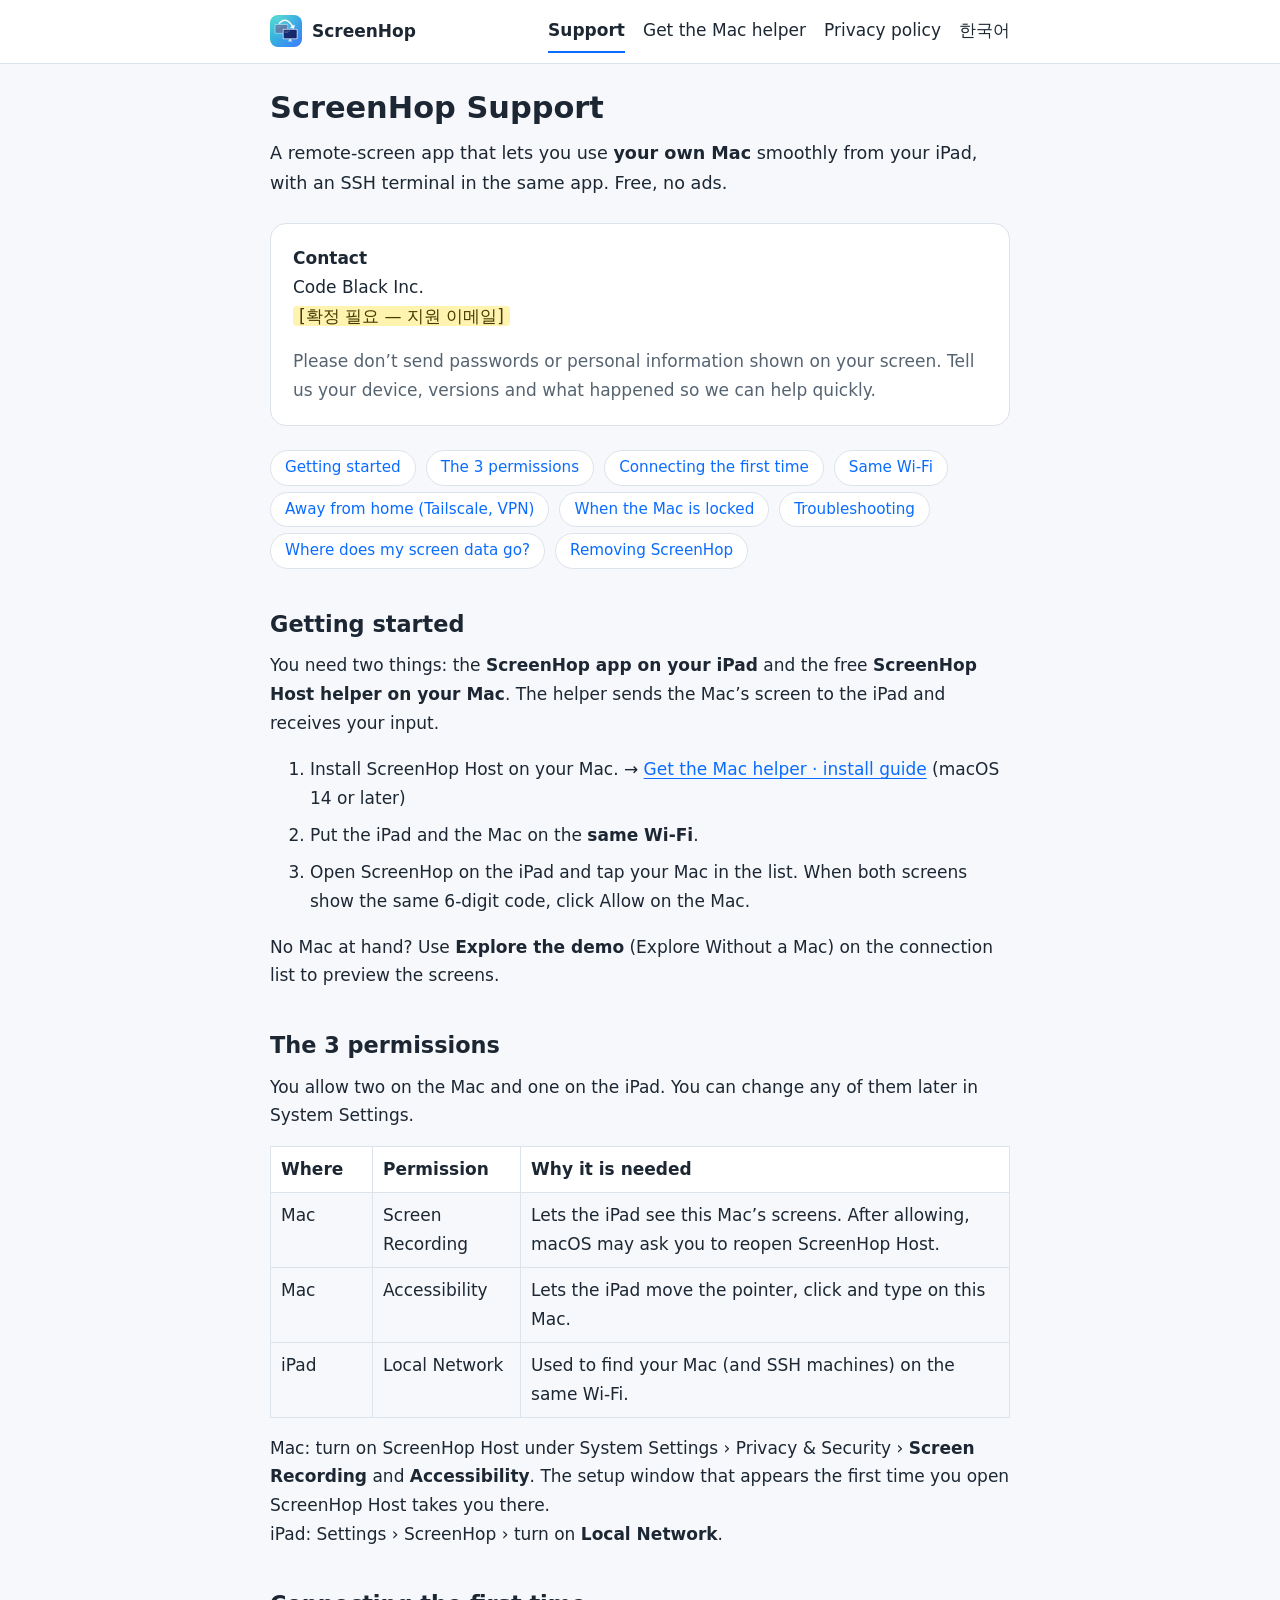
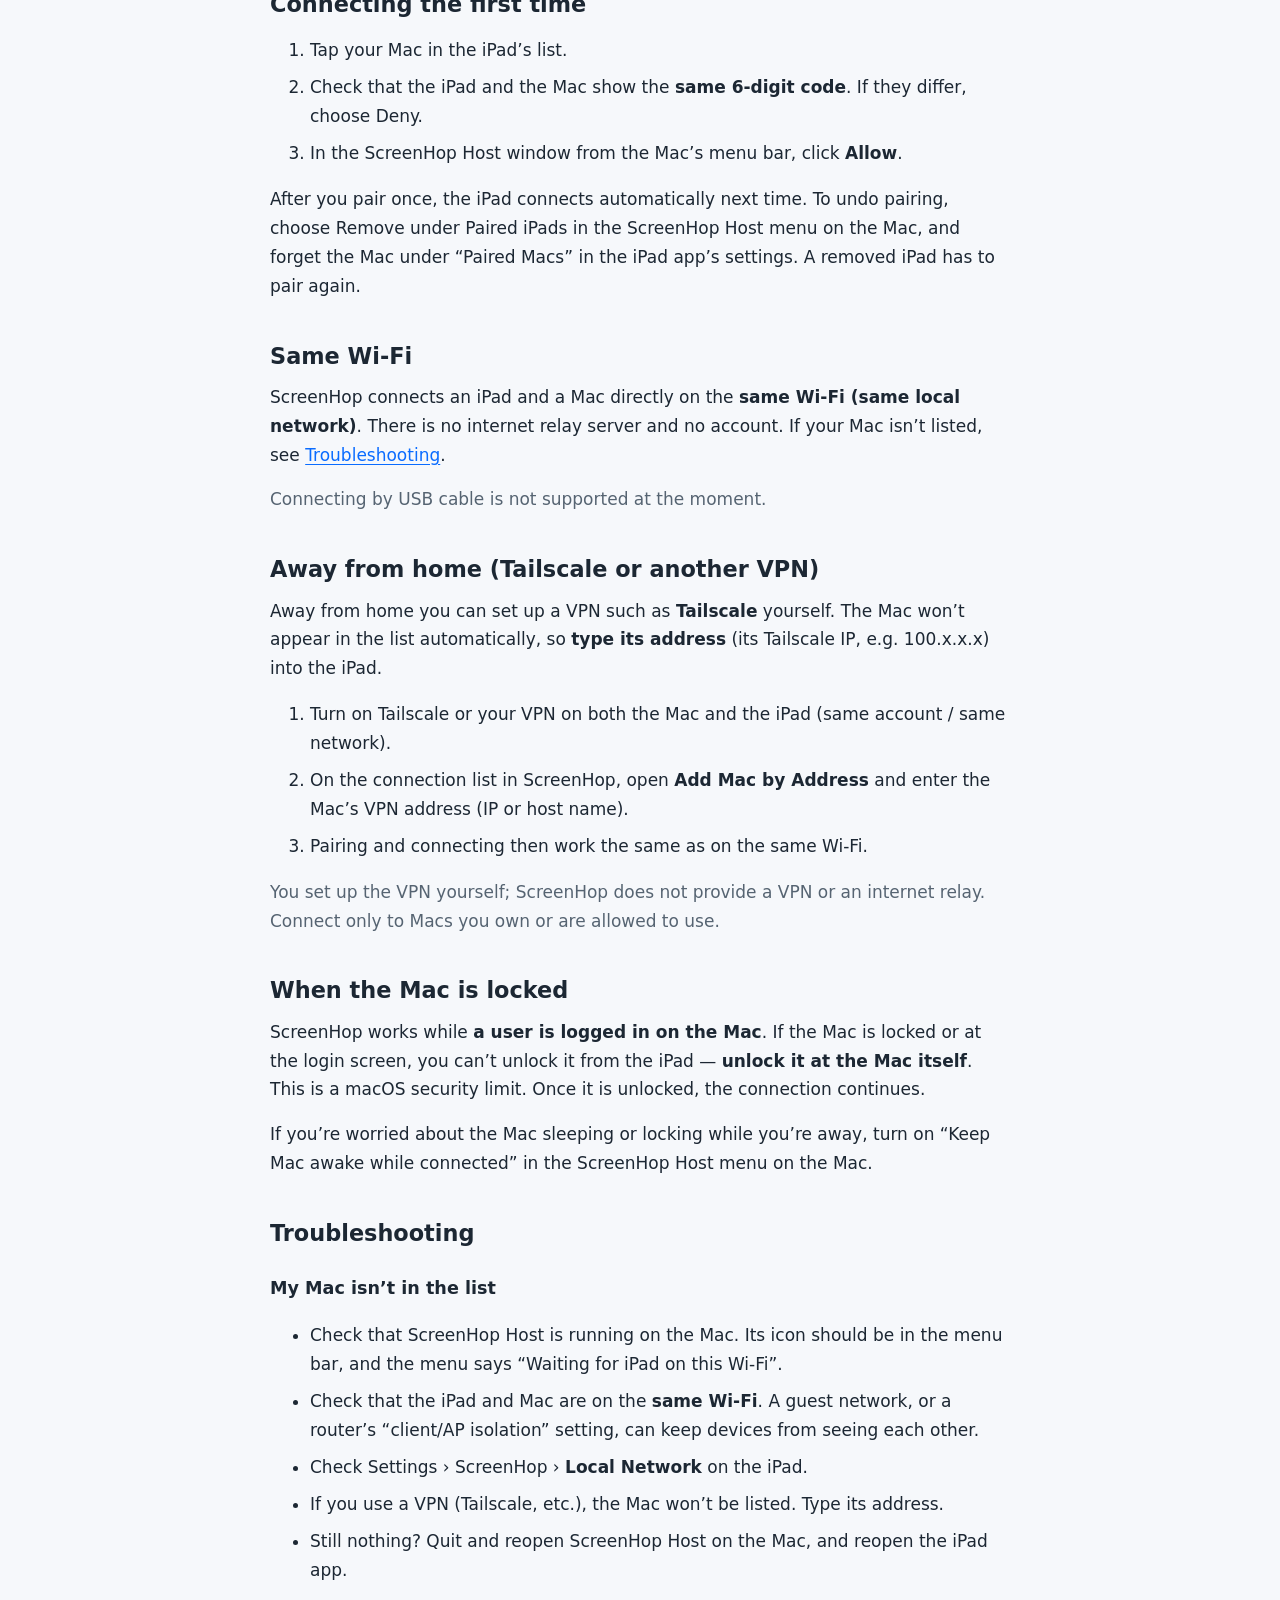
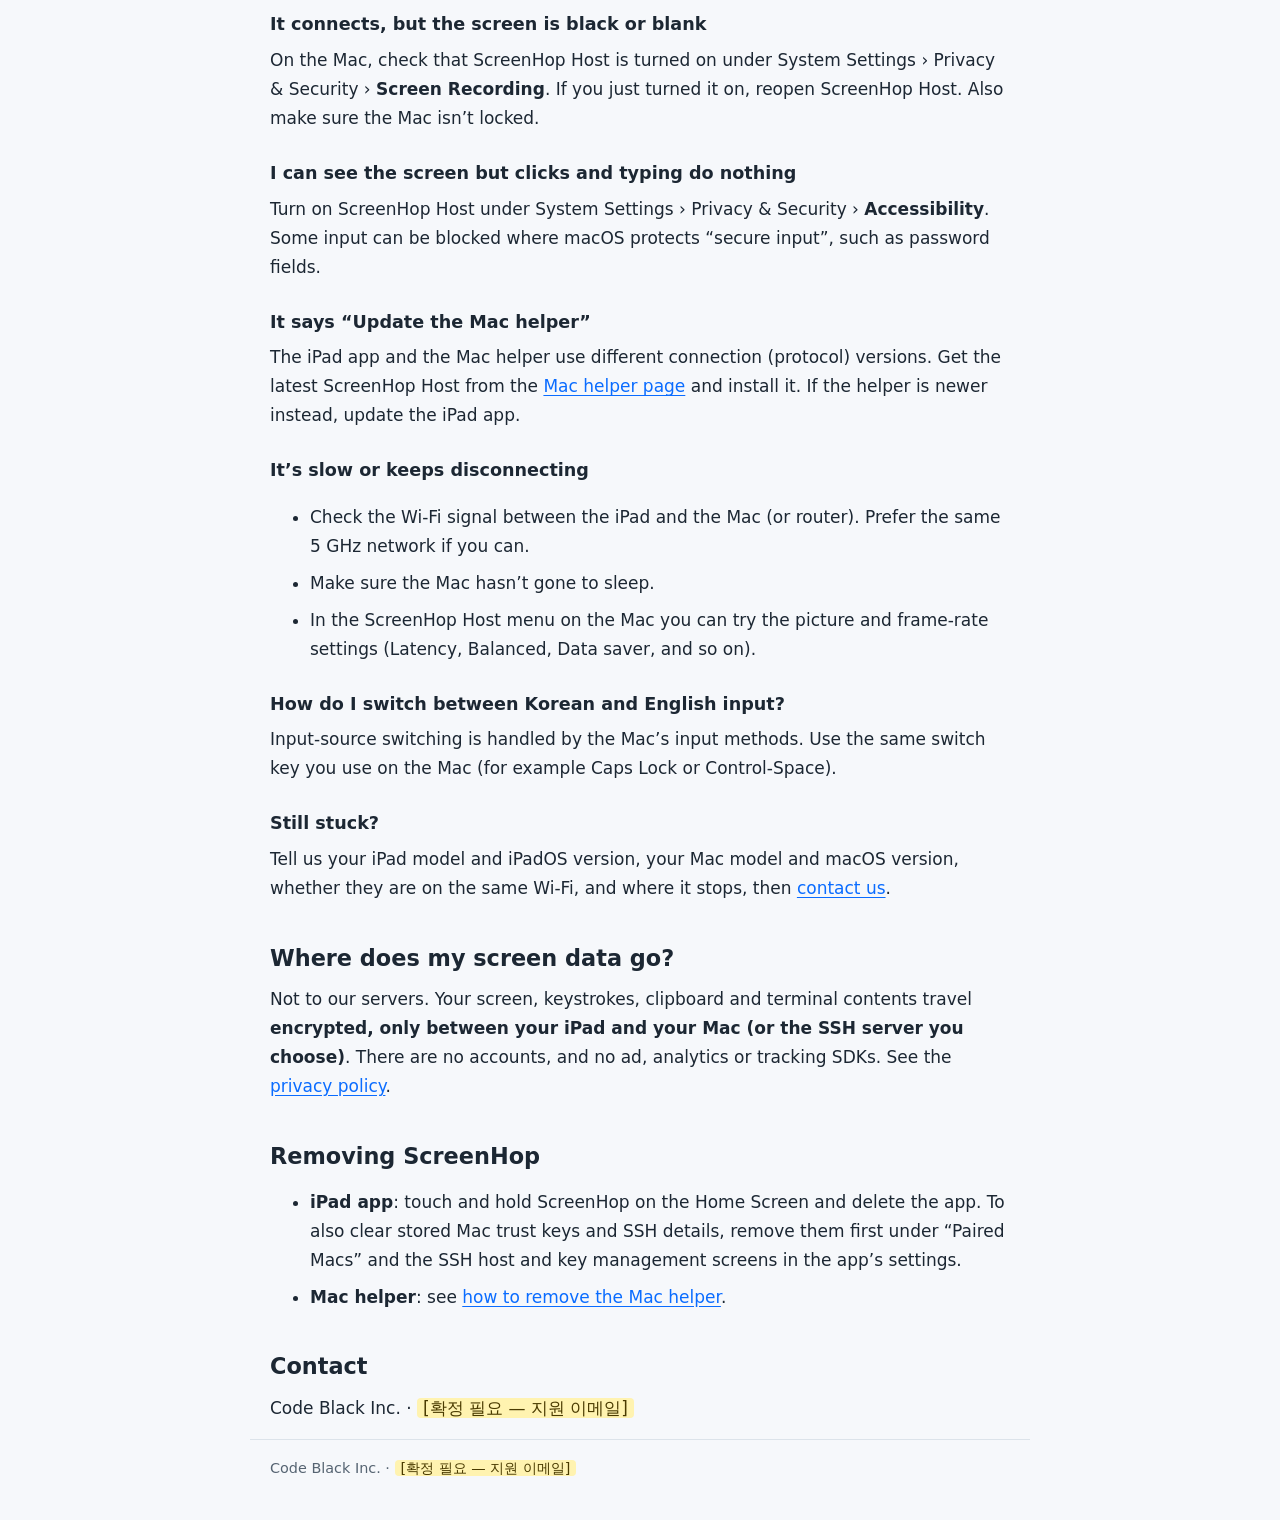
==== en/index.html @ 934f8e35 "ScreenHop support, privacy and Mac helper pages (ko/en), build script, publish notes Co-Authored-By:" ====
<!doctype html>
<html lang="en"><head><meta charset="utf-8"><meta name="viewport" content="width=device-width,initial-scale=1">
<meta http-equiv="Content-Security-Policy" content="default-src 'none'; style-src 'self'; img-src 'self'; base-uri 'none'; form-action 'none'">
<title>ScreenHop Support · FAQ</title><meta name="description" content="Setup, permissions, connecting and troubleshooting for ScreenHop (Mac remote screen and SSH terminal for iPad).">
<link rel="canonical" href="https://dr-coton.com/screenhop-support/en/"><link rel="alternate" hreflang="ko" href="https://dr-coton.com/screenhop-support/"><link rel="alternate" hreflang="en" href="https://dr-coton.com/screenhop-support/en/">
<link rel="icon" href="../assets/icon.png"><link rel="stylesheet" href="../style.css"></head>
<body><header class="top"><div class="wrap bar"><a class="brand" href="index.html"><img src="../assets/icon.png" alt="" width="32" height="32"><span>ScreenHop</span></a>
<nav aria-label="Menu"><a href="index.html" aria-current="page">Support</a><a href="download.html">Get the Mac helper</a><a href="privacy.html">Privacy policy</a><a lang="ko" href="../">한국어</a></nav></div></header>
<main class="wrap">
<h1>ScreenHop Support</h1>
<p class="lead">A remote-screen app that lets you use <strong>your own Mac</strong> smoothly from your iPad, with an SSH terminal in the same app. Free, no ads.</p>
<div class="card"><p><strong>Contact</strong><br>Code Black Inc.<br><span class="todo">[확정 필요 — 지원 이메일]</span></p>
<p class="muted">Please don’t send passwords or personal information shown on your screen. Tell us your device, versions and what happened so we can help quickly.</p></div>
<nav class="toc" aria-label="On this page"><ul>
<li><a href="#start">Getting started</a></li><li><a href="#permissions">The 3 permissions</a></li><li><a href="#pairing">Connecting the first time</a></li>
<li><a href="#wifi">Same Wi-Fi</a></li><li><a href="#outside">Away from home (Tailscale, VPN)</a></li><li><a href="#lock">When the Mac is locked</a></li>
<li><a href="#trouble">Troubleshooting</a></li><li><a href="#data">Where does my screen data go?</a></li><li><a href="#uninstall">Removing ScreenHop</a></li></ul></nav>

<h2 id="start">Getting started</h2>
<p>You need two things: the <strong>ScreenHop app on your iPad</strong> and the free <strong>ScreenHop Host helper on your Mac</strong>. The helper sends the Mac’s screen to the iPad and receives your input.</p>
<ol>
<li>Install ScreenHop Host on your Mac. → <a href="download.html">Get the Mac helper · install guide</a> (macOS 14 or later)</li>
<li>Put the iPad and the Mac on the <strong>same Wi-Fi</strong>.</li>
<li>Open ScreenHop on the iPad and tap your Mac in the list. When both screens show the same 6-digit code, click Allow on the Mac.</li>
</ol>
<p>No Mac at hand? Use <strong>Explore the demo</strong> (Explore Without a Mac) on the connection list to preview the screens.</p>

<h2 id="permissions">The 3 permissions</h2>
<p>You allow two on the Mac and one on the iPad. You can change any of them later in System Settings.</p>
<table><thead><tr><th>Where</th><th>Permission</th><th>Why it is needed</th></tr></thead><tbody>
<tr><td>Mac</td><td>Screen Recording</td><td>Lets the iPad see this Mac’s screens. After allowing, macOS may ask you to reopen ScreenHop Host.</td></tr>
<tr><td>Mac</td><td>Accessibility</td><td>Lets the iPad move the pointer, click and type on this Mac.</td></tr>
<tr><td>iPad</td><td>Local Network</td><td>Used to find your Mac (and SSH machines) on the same Wi-Fi.</td></tr></tbody></table>
<p>Mac: turn on ScreenHop Host under System Settings › Privacy &amp; Security › <strong>Screen Recording</strong> and <strong>Accessibility</strong>. The setup window that appears the first time you open ScreenHop Host takes you there.<br>iPad: Settings › ScreenHop › turn on <strong>Local Network</strong>.</p>

<h2 id="pairing">Connecting the first time</h2>
<ol>
<li>Tap your Mac in the iPad’s list.</li>
<li>Check that the iPad and the Mac show the <strong>same 6-digit code</strong>. If they differ, choose Deny.</li>
<li>In the ScreenHop Host window from the Mac’s menu bar, click <strong>Allow</strong>.</li>
</ol>
<p>After you pair once, the iPad connects automatically next time. To undo pairing, choose Remove under Paired iPads in the ScreenHop Host menu on the Mac, and forget the Mac under “Paired Macs” in the iPad app’s settings. A removed iPad has to pair again.</p>

<h2 id="wifi">Same Wi-Fi</h2>
<p>ScreenHop connects an iPad and a Mac directly on the <strong>same Wi-Fi (same local network)</strong>. There is no internet relay server and no account. If your Mac isn’t listed, see <a href="#trouble">Troubleshooting</a>.</p>
<p class="muted">Connecting by USB cable is not supported at the moment.</p>

<h2 id="outside">Away from home (Tailscale or another VPN)</h2>
<p>Away from home you can set up a VPN such as <strong>Tailscale</strong> yourself. The Mac won’t appear in the list automatically, so <strong>type its address</strong> (its Tailscale IP, e.g. 100.x.x.x) into the iPad.</p>
<ol>
<li>Turn on Tailscale or your VPN on both the Mac and the iPad (same account / same network).</li>
<li>On the connection list in ScreenHop, open <strong>Add Mac by Address</strong> and enter the Mac’s VPN address (IP or host name).</li>
<li>Pairing and connecting then work the same as on the same Wi-Fi.</li>
</ol>
<p class="muted">You set up the VPN yourself; ScreenHop does not provide a VPN or an internet relay. Connect only to Macs you own or are allowed to use.</p>

<h2 id="lock">When the Mac is locked</h2>
<p>ScreenHop works while <strong>a user is logged in on the Mac</strong>. If the Mac is locked or at the login screen, you can’t unlock it from the iPad — <strong>unlock it at the Mac itself</strong>. This is a macOS security limit. Once it is unlocked, the connection continues.</p>
<p>If you’re worried about the Mac sleeping or locking while you’re away, turn on “Keep Mac awake while connected” in the ScreenHop Host menu on the Mac.</p>

<h2 id="trouble">Troubleshooting</h2>
<h3>My Mac isn’t in the list</h3>
<ul>
<li>Check that ScreenHop Host is running on the Mac. Its icon should be in the menu bar, and the menu says “Waiting for iPad on this Wi-Fi”.</li>
<li>Check that the iPad and Mac are on the <strong>same Wi-Fi</strong>. A guest network, or a router’s “client/AP isolation” setting, can keep devices from seeing each other.</li>
<li>Check Settings › ScreenHop › <strong>Local Network</strong> on the iPad.</li>
<li>If you use a VPN (Tailscale, etc.), the Mac won’t be listed. Type its address.</li>
<li>Still nothing? Quit and reopen ScreenHop Host on the Mac, and reopen the iPad app.</li>
</ul>
<h3>It connects, but the screen is black or blank</h3>
<p>On the Mac, check that ScreenHop Host is turned on under System Settings › Privacy &amp; Security › <strong>Screen Recording</strong>. If you just turned it on, reopen ScreenHop Host. Also make sure the Mac isn’t locked.</p>
<h3>I can see the screen but clicks and typing do nothing</h3>
<p>Turn on ScreenHop Host under System Settings › Privacy &amp; Security › <strong>Accessibility</strong>. Some input can be blocked where macOS protects “secure input”, such as password fields.</p>
<h3>It says “Update the Mac helper”</h3>
<p>The iPad app and the Mac helper use different connection (protocol) versions. Get the latest ScreenHop Host from the <a href="download.html">Mac helper page</a> and install it. If the helper is newer instead, update the iPad app.</p>
<h3>It’s slow or keeps disconnecting</h3>
<ul>
<li>Check the Wi-Fi signal between the iPad and the Mac (or router). Prefer the same 5 GHz network if you can.</li>
<li>Make sure the Mac hasn’t gone to sleep.</li>
<li>In the ScreenHop Host menu on the Mac you can try the picture and frame-rate settings (Latency, Balanced, Data saver, and so on).</li>
</ul>
<h3>How do I switch between Korean and English input?</h3>
<p>Input-source switching is handled by the Mac’s input methods. Use the same switch key you use on the Mac (for example Caps Lock or Control-Space).</p>
<h3>Still stuck?</h3>
<p>Tell us your iPad model and iPadOS version, your Mac model and macOS version, whether they are on the same Wi-Fi, and where it stops, then <a href="#contact">contact us</a>.</p>

<h2 id="data">Where does my screen data go?</h2>
<p>Not to our servers. Your screen, keystrokes, clipboard and terminal contents travel <strong>encrypted, only between your iPad and your Mac (or the SSH server you choose)</strong>. There are no accounts, and no ad, analytics or tracking SDKs. See the <a href="privacy.html">privacy policy</a>.</p>

<h2 id="uninstall">Removing ScreenHop</h2>
<ul>
<li><strong>iPad app</strong>: touch and hold ScreenHop on the Home Screen and delete the app. To also clear stored Mac trust keys and SSH details, remove them first under “Paired Macs” and the SSH host and key management screens in the app’s settings.</li>
<li><strong>Mac helper</strong>: see <a href="download.html#uninstall">how to remove the Mac helper</a>.</li>
</ul>

<h2 id="contact">Contact</h2>
<p>Code Black Inc. · <span class="todo">[확정 필요 — 지원 이메일]</span></p>
</main>
<footer class="wrap foot">Code Black Inc. · <span class="todo">[확정 필요 — 지원 이메일]</span></footer></body></html>
---- style.css ----
:root{--paper:#f6f8fb;--ink:#1c2733;--muted:#566472;--card:#fff;--line:#dce3ea;--accent:#0a6cff;--accent-ink:#fff}
@media(prefers-color-scheme:dark){:root{--paper:#12181e;--ink:#eef2f6;--muted:#a9b6c2;--card:#1c252d;--line:#2d3945;--accent:#6aa9ff;--accent-ink:#06121f}}
*{box-sizing:border-box}
body{margin:0;background:var(--paper);color:var(--ink);font:17px/1.7 -apple-system,"Apple SD Gothic Neo",system-ui,sans-serif;-webkit-text-size-adjust:100%}
.wrap{max-width:780px;margin:0 auto;padding:0 20px}
.top{background:var(--card);border-bottom:1px solid var(--line)}
.bar{display:flex;flex-wrap:wrap;align-items:center;justify-content:space-between;gap:8px 20px;padding-top:10px;padding-bottom:10px}
.brand{display:flex;align-items:center;gap:10px;font-weight:700;color:var(--ink);text-decoration:none}
.brand img{border-radius:8px}
.top nav{display:flex;flex-wrap:wrap;gap:4px 18px}
.top nav a{color:var(--ink);text-decoration:none;padding:6px 0;border-bottom:2px solid transparent}
.top nav a[aria-current=page]{border-color:var(--accent);font-weight:600}
main{padding-top:20px;padding-bottom:48px}
h1{font-size:1.9rem;line-height:1.3;margin:24px 0 12px}
h2{font-size:1.4rem;line-height:1.35;margin:40px 0 12px;scroll-margin-top:12px}
h3{font-size:1.1rem;margin:26px 0 6px}
p{margin:0 0 16px}
li{margin-bottom:8px}
.lead{font-size:1.1rem}
.muted{color:var(--muted)}.small{font-size:.9rem}
a{color:var(--accent);text-underline-offset:.2em}
a:focus-visible,.btn:focus-visible{outline:3px solid currentColor;outline-offset:3px}
.card{background:var(--card);border:1px solid var(--line);border-radius:16px;padding:20px 22px;margin:24px 0}
.card p:last-child{margin-bottom:0}
.btn{display:inline-block;background:var(--accent);color:var(--accent-ink);padding:12px 20px;border-radius:12px;text-decoration:none;font-weight:600;word-break:break-all}
.dl.soon{border-style:dashed}
.todo{background:#fff3b0;color:#4a3b00;padding:0 6px;border-radius:4px}
.toc ul{list-style:none;padding:0;margin:0;display:flex;flex-wrap:wrap;gap:6px 10px}
.toc li{margin:0}
.toc a{display:inline-block;background:var(--card);border:1px solid var(--line);border-radius:999px;padding:4px 14px;text-decoration:none;font-size:.95rem}
table{border-collapse:collapse;width:100%;margin:0 0 16px;display:block;overflow-x:auto}
th,td{border:1px solid var(--line);padding:8px 10px;text-align:left;vertical-align:top;min-width:6em}
th{background:var(--card)}
code{font:.85em ui-monospace,Menlo,monospace;word-break:break-all}
.foot{border-top:1px solid var(--line);padding-top:16px;padding-bottom:40px;color:var(--muted);font-size:.9rem}
@media(max-width:480px){body{font-size:16px}h1{font-size:1.6rem}h2{font-size:1.25rem}}
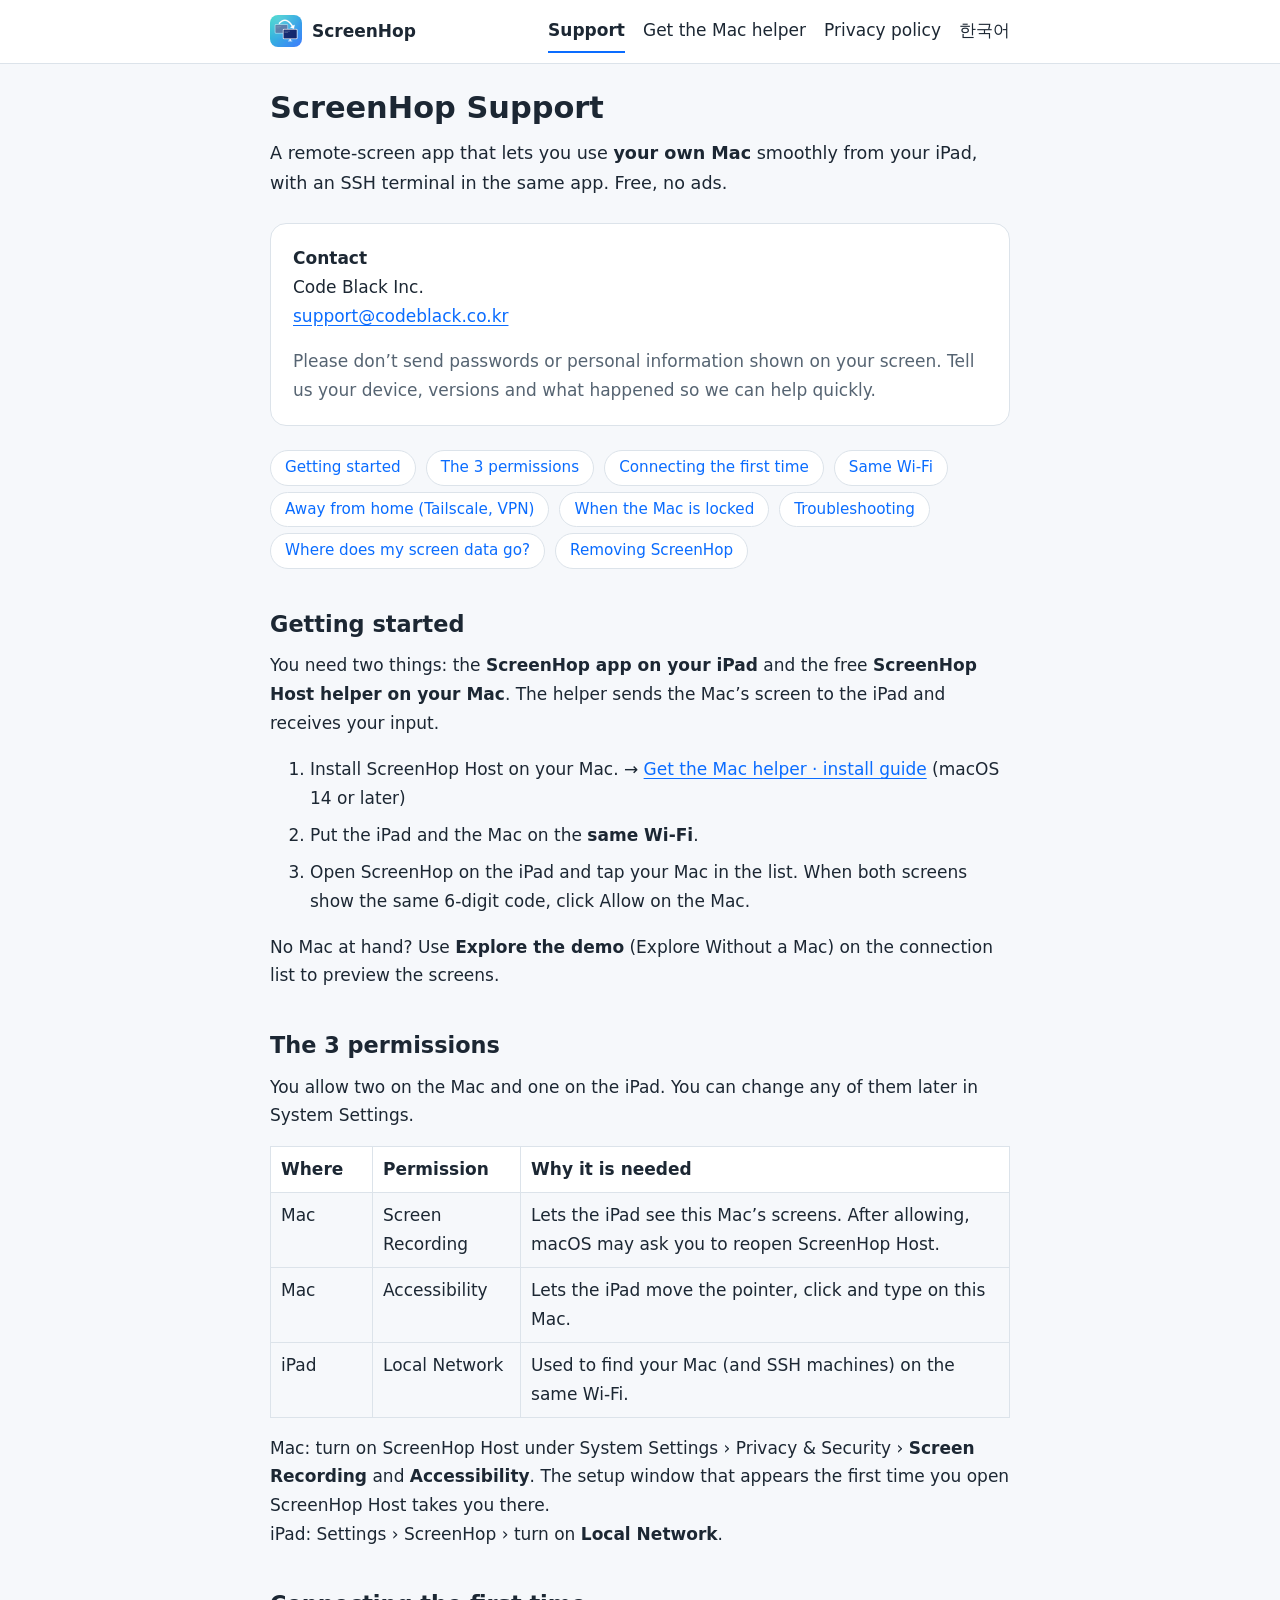
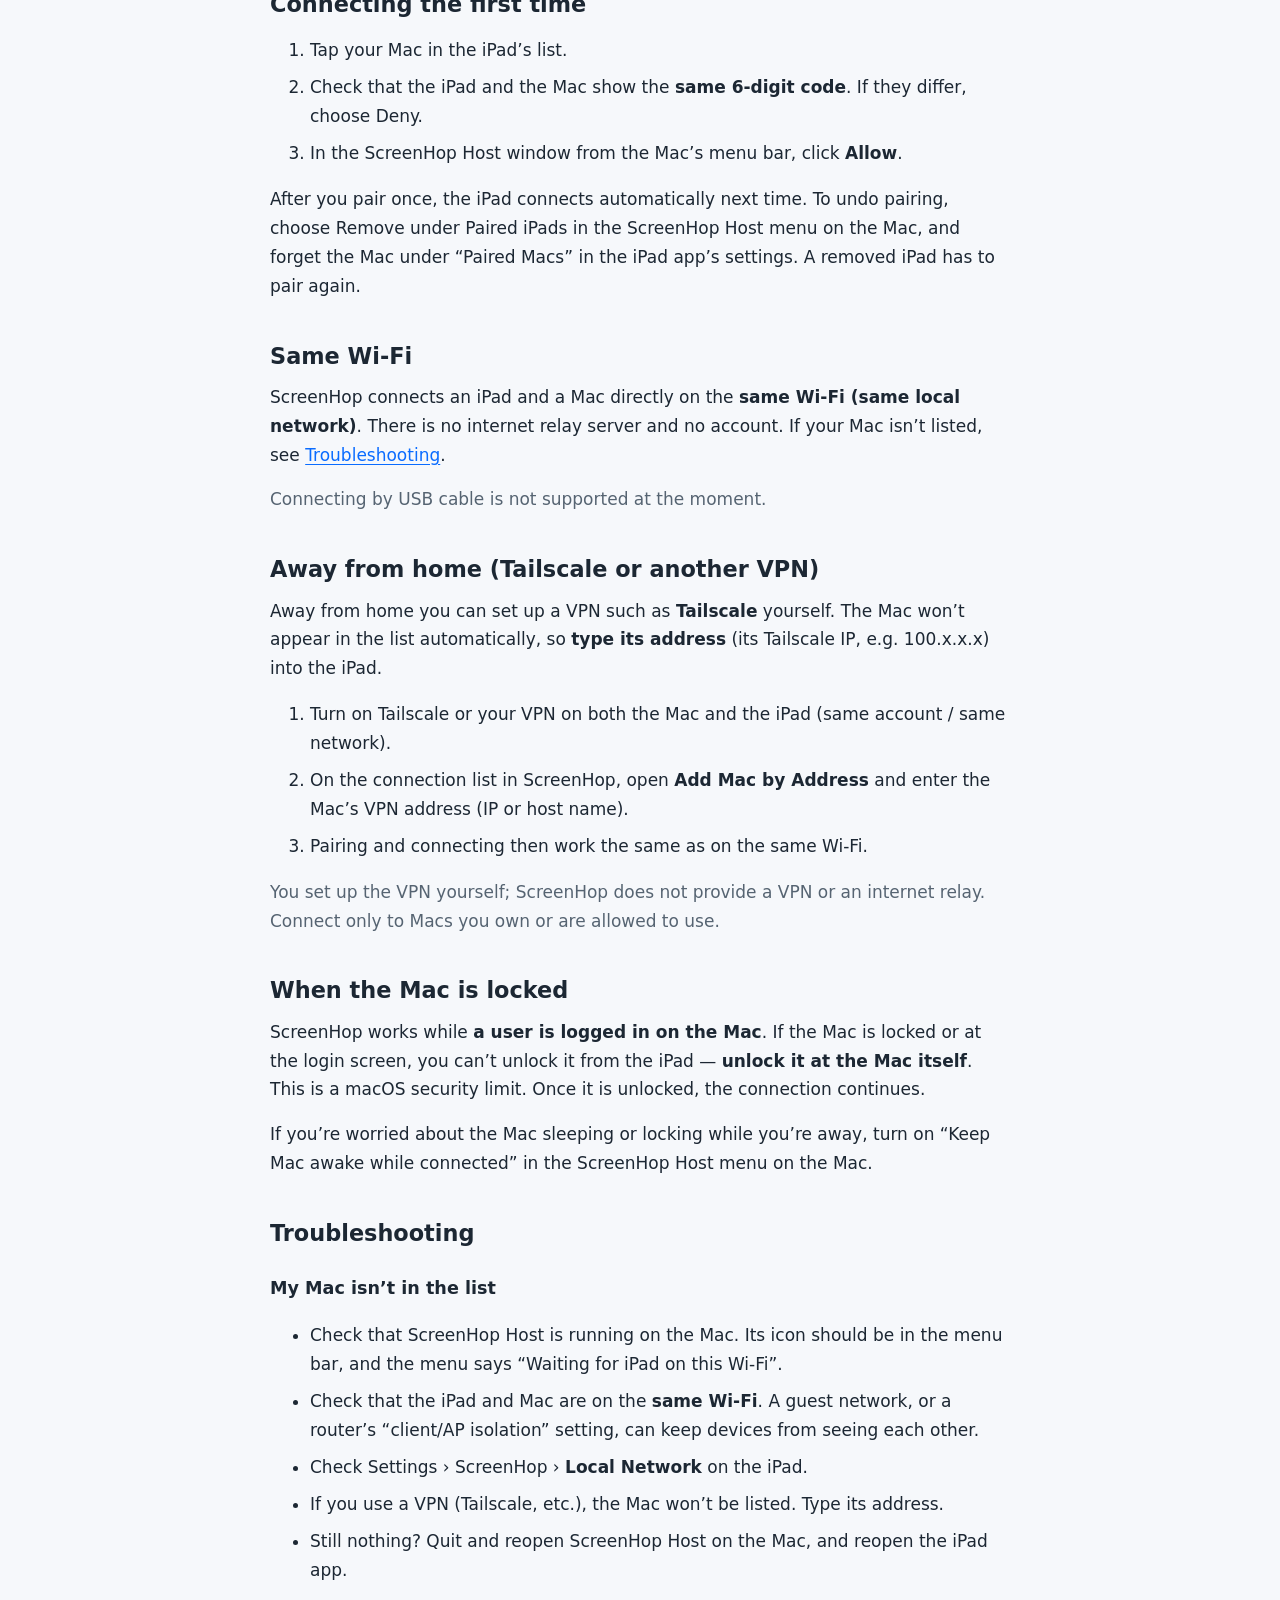
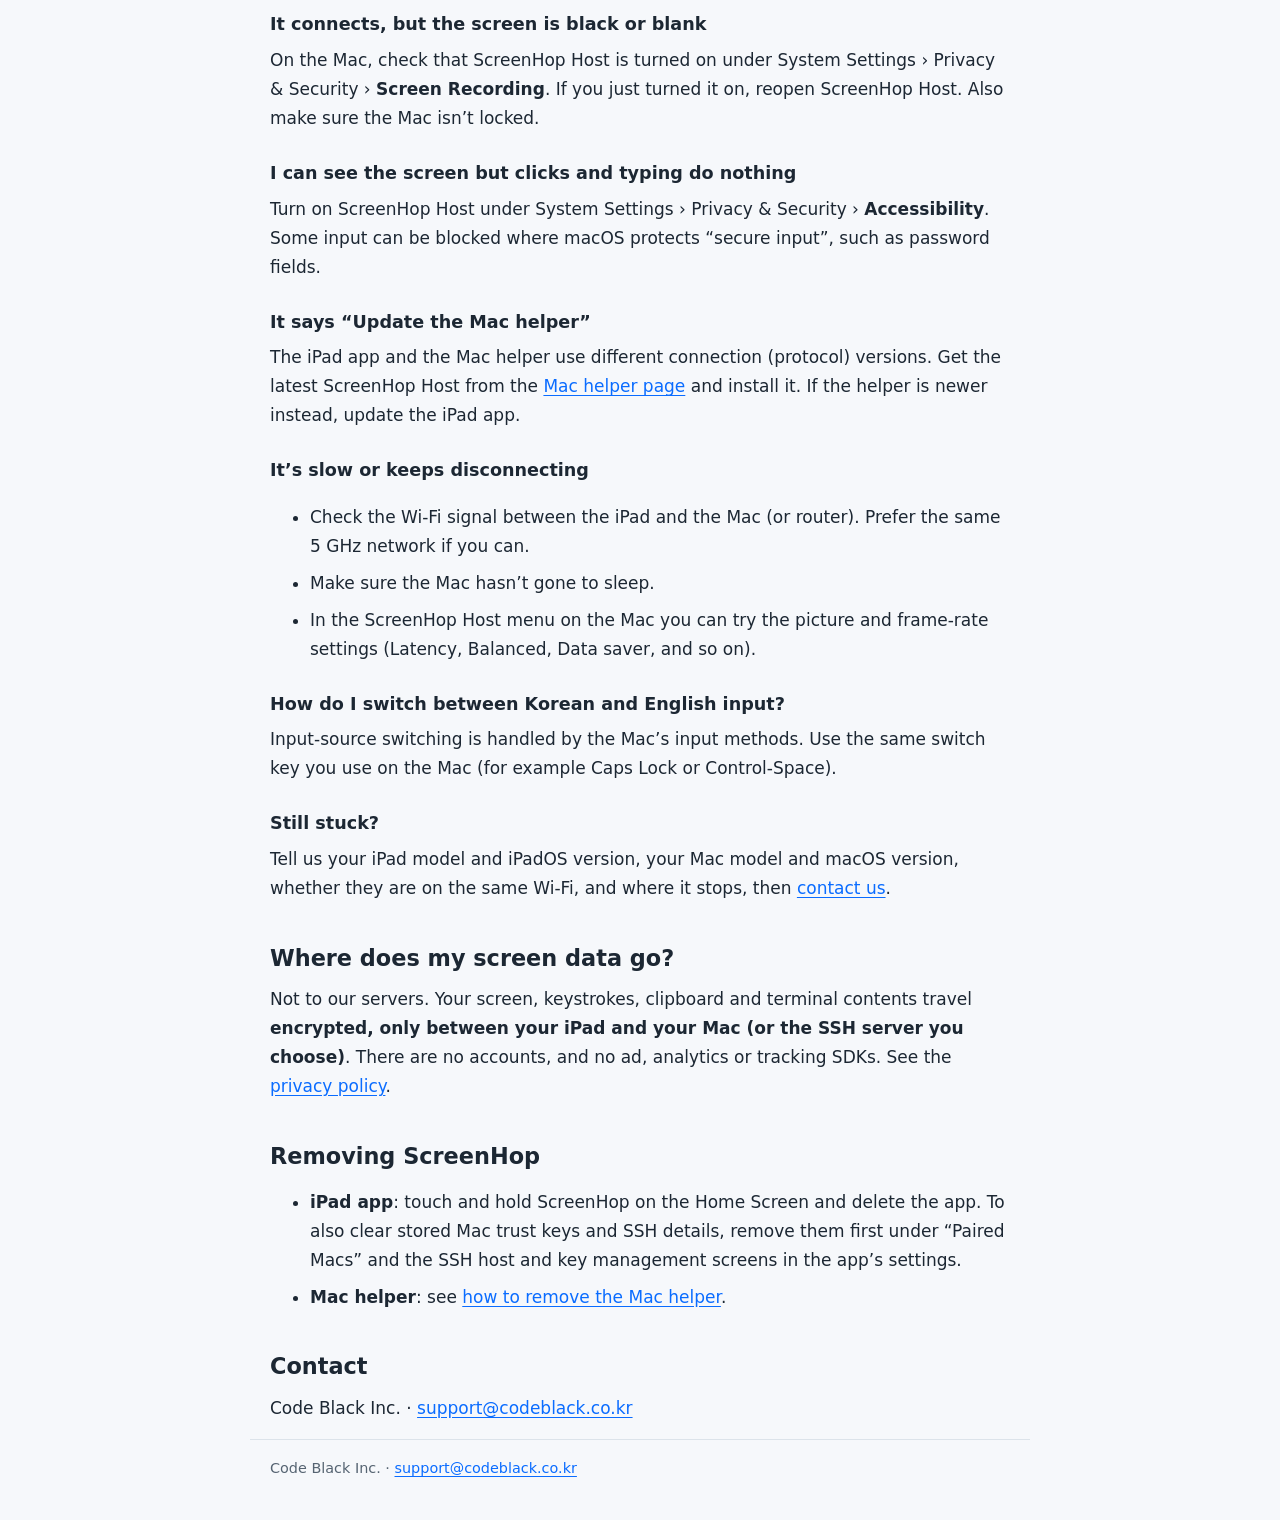
==== commit 61e49edb: "Set support email and effective date; list Mac helper data in privacy policy" ====
--- a/en/index.html
+++ b/en/index.html
@@ -9,7 +9,7 @@
 <main class="wrap">
 <h1>ScreenHop Support</h1>
 <p class="lead">A remote-screen app that lets you use <strong>your own Mac</strong> smoothly from your iPad, with an SSH terminal in the same app. Free, no ads.</p>
-<div class="card"><p><strong>Contact</strong><br>Code Black Inc.<br><span class="todo">[확정 필요 — 지원 이메일]</span></p>
+<div class="card"><p><strong>Contact</strong><br>Code Black Inc.<br><a href="mailto:support@codeblack.co.kr">support@codeblack.co.kr</a></p>
 <p class="muted">Please don’t send passwords or personal information shown on your screen. Tell us your device, versions and what happened so we can help quickly.</p></div>
 <nav class="toc" aria-label="On this page"><ul>
 <li><a href="#start">Getting started</a></li><li><a href="#permissions">The 3 permissions</a></li><li><a href="#pairing">Connecting the first time</a></li>
@@ -94,6 +94,6 @@
 </ul>
 
 <h2 id="contact">Contact</h2>
-<p>Code Black Inc. · <span class="todo">[확정 필요 — 지원 이메일]</span></p>
+<p>Code Black Inc. · <a href="mailto:support@codeblack.co.kr">support@codeblack.co.kr</a></p>
 </main>
-<footer class="wrap foot">Code Black Inc. · <span class="todo">[확정 필요 — 지원 이메일]</span></footer></body></html>
+<footer class="wrap foot">Code Black Inc. · <a href="mailto:support@codeblack.co.kr">support@codeblack.co.kr</a></footer></body></html>
